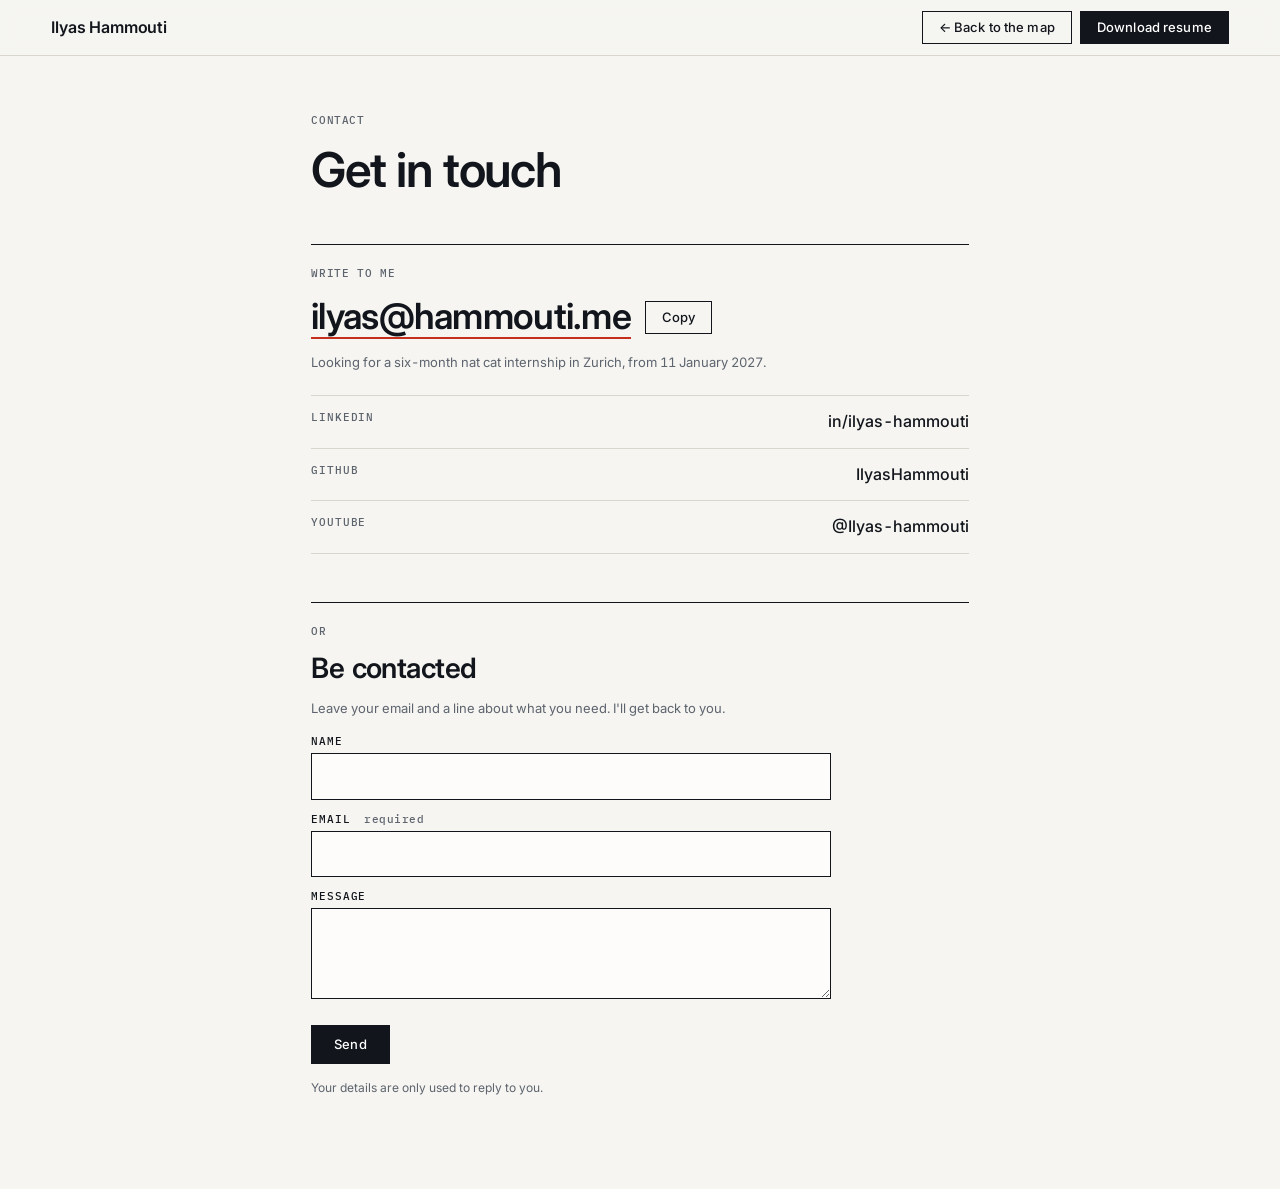
==== contact.html @ a39e5398 "feat: contact page and compact mobile layout - Contact me opens contact.html: email first, then Link" ====
<!DOCTYPE html>
<html lang="en">
<head>
  <meta charset="UTF-8" />
  <meta name="viewport" content="width=device-width, initial-scale=1, viewport-fit=cover" />
  <title>Contact — Ilyas Hammouti</title>
  <meta name="description" content="Contact Ilyas Hammouti: email, LinkedIn, GitHub, YouTube, or leave your details to be contacted." />
  <link rel="icon" href="data:image/svg+xml,%3Csvg xmlns='http://www.w3.org/2000/svg' viewBox='0 0 32 32'%3E%3Ccircle cx='16' cy='16' r='9' fill='%23c4301c'/%3E%3C/svg%3E" />
  <link rel="preconnect" href="https://fonts.googleapis.com" />
  <link rel="preconnect" href="https://fonts.gstatic.com" crossorigin />
  <link href="https://fonts.googleapis.com/css2?family=IBM+Plex+Mono:wght@400;500&family=Inter:wght@400;500;600&display=swap" rel="stylesheet" />
  <link rel="stylesheet" href="css/style.css" />
</head>
<body>
  <header class="bar">
    <a class="brand" href="index.html">Ilyas Hammouti</a>
    <nav class="bar-actions" aria-label="Primary">
      <a class="btn btn-ghost" id="back" href="index.html">← <span class="long">Back to the </span>map</a>
      <a class="btn btn-solid" href="assets/Ilyas_Hammouti_Resume.pdf" download><span class="long">Download resume</span><span class="short">Resume</span></a>
    </nav>
  </header>

  <main class="page contact-page">
    <p class="eyebrow">Contact</p>
    <h1>Get in touch</h1>

    <!-- 1 · Reach me directly: the lowest-friction path comes first -->
    <section class="contact-direct" aria-labelledby="direct-title">
      <h2 id="direct-title" class="sr-only">Reach me directly</h2>
      <p class="eyebrow">Write to me</p>
      <div class="mail-row">
        <a class="big-mail" id="mail" href="mailto:ilyas@hammouti.me">ilyas@hammouti.me</a>
        <button type="button" class="btn btn-ghost" id="copy" aria-label="Copy my email address">Copy</button>
      </div>
      <p class="note">Looking for a six-month nat cat internship in Zurich, from 11 January 2027.</p>

      <ul class="contact-list">
        <li><a href="https://www.linkedin.com/in/ilyas-hammouti/" target="_blank" rel="noopener"><span class="k">LinkedIn</span><span class="v">in/ilyas-hammouti</span></a></li>
        <li><a href="https://github.com/IlyasHammouti" target="_blank" rel="noopener"><span class="k">GitHub</span><span class="v">IlyasHammouti</span></a></li>
        <li><a href="https://youtube.com/@Ilyas-hammouti" target="_blank" rel="noopener"><span class="k">YouTube</span><span class="v">@Ilyas-hammouti</span></a></li>
      </ul>
    </section>

    <!-- 2 · Or leave details and I get back to you -->
    <section class="contact-form" aria-labelledby="form-title">
      <p class="eyebrow">Or</p>
      <h2 id="form-title">Be contacted</h2>
      <p class="note">Leave your email and a line about what you need. I'll get back to you.</p>

      <!-- To receive these by email: create a free access key at web3forms.com (sent to ilyas@hammouti.me),
           paste it in data-key. Until then the form opens your mail app with the message prefilled. -->
      <form id="contact-form" novalidate data-endpoint="https://api.web3forms.com/submit" data-key="">
        <label for="f-name">Name</label>
        <input id="f-name" name="name" type="text" autocomplete="name" maxlength="80" />

        <label for="f-email">Email <span class="req">required</span></label>
        <input id="f-email" name="email" type="email" autocomplete="email" maxlength="120" required />

        <label for="f-message">Message</label>
        <textarea id="f-message" name="message" rows="3" maxlength="600"></textarea>

        <input type="checkbox" name="botcheck" tabindex="-1" autocomplete="off" class="hp" aria-hidden="true" />

        <div class="form-actions">
          <button type="submit" class="btn btn-solid" id="send">Send</button>
          <p id="status" class="status" role="status" aria-live="polite"></p>
        </div>
        <p class="note small">Your details are only used to reply to you.</p>
      </form>
    </section>
  </main>

  <script src="js/contact.js"></script>
</body>
</html>
---- css/style.css ----
/* Swiss / International direction: hairlines, square corners, strict type scale,
   one accent (signal red) reserved for "where I am on the map". */

:root {
  --paper: #f6f5f1;
  --card: #fdfcfa;
  --ink: #12161c;
  --muted: #5d646e;
  --rule: #d9d6ce;
  --accent: #c4301c;

  --font-sans: "Inter", system-ui, -apple-system, "Segoe UI", sans-serif;
  --font-mono: "IBM Plex Mono", ui-monospace, "SFMono-Regular", Menlo, monospace;

  --bar-h: 56px;
  --inset-reserve: 260px;   /* space taken at the bottom right by the locator map */
  --gutter: clamp(16px, 4vw, 64px);
  --card-w: 440px;
  --ease: cubic-bezier(0.16, 1, 0.3, 1);
}

*, *::before, *::after { box-sizing: border-box; }
html { scroll-behavior: smooth; }
body {
  margin: 0;
  background: var(--paper);
  color: var(--ink);
  font: 400 1rem/1.6 var(--font-sans);
  font-feature-settings: "tnum" 1, "ss01" 1;
  -webkit-font-smoothing: antialiased;
}
a { color: inherit; text-decoration-color: var(--accent); text-underline-offset: 3px; }
a:focus-visible, button:focus-visible { outline: 2px solid var(--accent); outline-offset: 3px; }
.skip { position: absolute; left: -999px; top: 8px; background: var(--ink); color: #fff; padding: 8px 12px; z-index: 300; }
.skip:focus { left: 8px; }

/* Header */
.bar {
  position: fixed; inset: 0 0 auto 0; z-index: 100;
  height: var(--bar-h);
  display: flex; align-items: center; justify-content: space-between;
  padding: 0 var(--gutter);
  background: rgba(246, 245, 241, 0.9);
  backdrop-filter: blur(8px);
  border-bottom: 1px solid var(--rule);
}
.brand { white-space: nowrap; font-weight: 600; letter-spacing: -0.01em; text-decoration: none; }
.bar-actions { display: flex; gap: 8px; }

.nav-link {
  margin-right: 8px; padding: 9px 4px;
  font: 500 0.8125rem/1 var(--font-sans); color: var(--ink); text-decoration: none;
  border-bottom: 1px solid transparent; transition: border-color 0.2s var(--ease);
}
.nav-link:hover, .nav-link:focus-visible { border-bottom-color: var(--accent); }

/* Buttons */
.btn {
  white-space: nowrap;
  display: inline-block;
  padding: 9px 16px;
  font: 500 0.8125rem/1 var(--font-sans);
  letter-spacing: 0.01em;
  text-decoration: none;
  border: 1px solid var(--ink);
  transition: background 0.2s var(--ease), color 0.2s var(--ease), transform 0.2s var(--ease);
}
.btn-solid { background: var(--ink); color: #fff; }
.btn-solid:hover { background: var(--accent); border-color: var(--accent); }
.btn-ghost { background: transparent; color: var(--ink); }
.btn-ghost:hover { background: var(--ink); color: #fff; }

/* Night sky behind the globe (stars drawn by js/stars.js) */
#stars {
  position: fixed; inset: 0; z-index: 0; width: 100%; height: 100%;
  background: radial-gradient(ellipse at 50% 38%, #12295c 0%, #0a1838 42%, #050c22 78%, #02050f 100%);
}

/* Map: transparent so the sky shows around the globe */
#map { position: fixed; inset: 0; z-index: 1; background: transparent; }
.maplibregl-ctrl-attrib { font-size: 10px; }

/* Story */
#story { position: relative; z-index: 10; pointer-events: none; }
.step {
  min-height: 100vh;
  display: flex; align-items: center;
  padding: calc(var(--bar-h) + 24px) var(--gutter) 48px;
}
.card {
  pointer-events: auto;
  width: min(var(--card-w), 100%);
  background: var(--card);
  border: 1px solid var(--ink);
  padding: 28px 28px 26px;
  position: relative;
  opacity: 0.35;
  transform: translateY(12px);
  transition: opacity 0.6s var(--ease), transform 0.6s var(--ease);
}
.card-wide { --card-w: 520px; }
.step.is-active .card { opacity: 1; transform: none; }

/* Chapter number, set in the margin of the card */
.step[data-n]::before { content: none; }
.card::before {
  content: attr(data-n);
  position: absolute; top: -1px; right: -1px;
  font: 500 0.6875rem/1 var(--font-mono);
  background: var(--ink); color: #fff;
  padding: 6px 8px;
}

.logo { display: block; height: var(--h, 32px); width: auto; max-width: 78%; margin: 0 0 18px; object-fit: contain; object-position: left center; }

.eyebrow {
  margin: 0 0 14px;
  font: 500 0.6875rem/1.5 var(--font-mono);
  letter-spacing: 0.06em;
  text-transform: uppercase;
  color: var(--muted);
  padding-right: 36px;
}
h1, h2 { margin: 0 0 12px; font-weight: 600; letter-spacing: -0.02em; line-height: 1.12; }
h1 { font-size: clamp(2.5rem, 6vw, 3.75rem); letter-spacing: -0.035em; }
h2 { font-size: clamp(1.4rem, 2.4vw, 1.75rem); }
.card p { margin: 0 0 12px; }
.lead { font-size: 1.0625rem; line-height: 1.55; }
.note { font-size: 0.8125rem; color: var(--muted); }
.formula { font: 500 0.9375rem/1.4 var(--font-mono); padding: 10px 12px; margin: 4px 0 14px !important; background: var(--paper); border-left: 3px solid var(--accent); }
.hint { margin: 18px 0 0 !important; font: 500 0.6875rem/1 var(--font-mono); letter-spacing: 0.06em; text-transform: uppercase; color: var(--muted); }
.cta { display: flex; flex-wrap: wrap; gap: 8px; margin-top: 18px; }

.links { list-style: none; margin: 14px 0 0; padding: 12px 0 0; border-top: 1px solid var(--rule); font-size: 0.875rem; }
.links li + li { margin-top: 6px; }
.links.inline { display: flex; flex-wrap: wrap; gap: 4px 18px; }
.links.inline li + li { margin-top: 0; }
.plain { margin: 6px 0 0; padding: 0; list-style: none; }
.plain li { padding: 10px 0; border-top: 1px solid var(--rule); font-size: 0.9375rem; }
.plain li:first-child { border-top: 0; padding-top: 0; }

/* Quotes */
.quote { margin: 4px 0 12px; font-size: 1.1875rem; line-height: 1.45; font-weight: 500; letter-spacing: -0.01em; padding-left: 16px; border-left: 3px solid var(--accent); }
.quote-end { font-weight: 600; }
.byline { font-size: 0.8125rem; color: var(--muted); margin: 14px 0 16px !important; }
.pull { margin: 16px 0 0; padding: 12px 14px; font-size: 0.875rem; line-height: 1.5; background: var(--paper); border-left: 3px solid var(--accent); }
.pull cite { display: block; margin-top: 6px; font: 500 0.6875rem/1 var(--font-mono); letter-spacing: 0.06em; text-transform: uppercase; color: var(--muted); font-style: normal; }

/* Lite YouTube embed: the iframe replaces the launcher button (never nested in it) */
.video {
  position: relative; display: block; width: 100%;
  aspect-ratio: 16 / 9; margin: 14px 0 0;
  border: 1px solid var(--ink); background: #000; overflow: hidden;
}
.video .launch {
  position: absolute; inset: 0; width: 100%; height: 100%; padding: 0; border: 0;
  background: #000 center / cover no-repeat; cursor: pointer;
}
.video .launch::after {
  content: ""; position: absolute; inset: 0; pointer-events: none;
  background: linear-gradient(to top, rgba(0,0,0,0.55), transparent 55%);
}
.video .play {
  position: absolute; left: 12px; bottom: 12px; z-index: 1;
  width: 0; height: 0;
  border-left: 14px solid #fff; border-top: 9px solid transparent; border-bottom: 9px solid transparent;
  filter: drop-shadow(0 1px 2px rgba(0,0,0,0.5));
}
.video .cap { position: absolute; left: 38px; right: 12px; bottom: 9px; z-index: 1; color: #fff; font: 500 0.75rem/1.3 var(--font-sans); text-align: left; }
.video .launch:hover .play { border-left-color: var(--accent); }
.video .vt { display: none; }
.hint-mobile { display: none; }
.video iframe { position: absolute; inset: 0; z-index: 2; width: 100%; height: 100%; border: 0; }

/* Scroll reminder: appears after 2 s of stillness at the top of the page */
.scrollhint {
  position: fixed; left: 50%; bottom: 64px; z-index: 45;
  display: flex; flex-direction: column; align-items: center; gap: 8px;
  padding: 10px 18px 12px; cursor: pointer;
  background: rgba(5, 12, 34, 0.82); border: 1px solid rgba(255, 255, 255, 0.28);
  color: #fff; font: 500 0.6875rem/1 var(--font-mono); letter-spacing: 0.14em; text-transform: uppercase;
  opacity: 0; transform: translate(-50%, 8px); pointer-events: none;
  transition: opacity 0.6s var(--ease), transform 0.6s var(--ease);
}
.scrollhint.is-visible { opacity: 1; transform: translate(-50%, 0); pointer-events: auto; }
.scrollhint i {
  width: 12px; height: 12px;
  border-right: 2px solid currentColor; border-bottom: 2px solid currentColor;
  transform: rotate(45deg); animation: nudge 1.6s var(--ease) infinite;
}
@keyframes nudge { 0%, 100% { transform: translateY(0) rotate(45deg); } 50% { transform: translateY(7px) rotate(45deg); } }

/* Locator map (bottom right): where the current chapter is */
.inset {
  position: fixed; right: 16px; bottom: 44px; width: 330px; height: 186px; z-index: 40;
  border: 1px solid var(--ink); background: var(--paper);
  box-shadow: 0 8px 28px rgba(0, 0, 0, 0.28);
  opacity: 0; transform: translateY(10px); pointer-events: none;
  transition: opacity 0.5s var(--ease), transform 0.5s var(--ease);
}
.inset.is-visible { opacity: 1; transform: none; }
.inset::after {
  content: "Location"; position: absolute; left: -1px; top: -1px;
  padding: 4px 8px; background: var(--ink); color: #fff;
  font: 500 0.625rem/1 var(--font-mono); letter-spacing: 0.08em; text-transform: uppercase;
}
.inset .maplibregl-canvas { outline: none; }
.inset-pin { width: 11px; height: 11px; border-radius: 50%; background: var(--accent); border: 2px solid #fff; box-shadow: 0 0 0 1px var(--ink); }

/* Chapter rail: every chapter labelled "year · place"; the current one opaque, the others translucent */
.rail {
  position: fixed; right: 18px;
  top: calc(var(--bar-h) + (100vh - var(--bar-h) - var(--inset-reserve)) / 2); transform: translateY(-50%);
  z-index: 50; display: flex; flex-direction: column; align-items: flex-end; gap: 5px;
  padding: 6px 0 6px 14px; cursor: grab; touch-action: none; user-select: none; -webkit-user-select: none;
}
.rail.is-scrubbing { cursor: grabbing; }
.rail button {
  display: flex; align-items: center; gap: 8px; padding: 0; border: 0; background: none;
  cursor: pointer; opacity: 0.4;
  transition: opacity 0.3s var(--ease);
}
.rail button:hover, .rail button:focus-visible { opacity: 0.85; }
.rail button.is-active { opacity: 1; }
.rail .lbl {
  padding: 3px 7px; white-space: nowrap;
  font: 500 0.6875rem/1.2 var(--font-mono); letter-spacing: 0.04em;
  background: rgba(246, 245, 241, 0.94); color: var(--ink);
  border: 1px solid var(--rule);
}
.rail button.is-active .lbl { background: var(--ink); color: #fff; border-color: var(--ink); }
.rail .dot {
  width: 9px; height: 9px; border-radius: 50%; flex: none;
  background: rgba(246, 245, 241, 0.94); border: 1px solid var(--ink);
  transition: background 0.3s var(--ease), transform 0.3s var(--ease);
}
.rail button.is-active .dot { background: var(--accent); border-color: var(--accent); transform: scale(1.3); }
@media (max-width: 1199px) {
  .rail button:not(.is-active) .lbl { display: none; }   /* narrow desktop: only the current label */
}
@media (max-height: 640px) { .rail { gap: 3px; } .rail .lbl { padding: 2px 6px; } }

/* Map markers */
.pin { width: 12px; height: 12px; border-radius: 50%; background: var(--ink); border: 2px solid var(--paper); }
.pin.is-current { background: var(--accent); }
.pin.is-current::after {
  content: ""; position: absolute; inset: -9px; border-radius: 50%;
  border: 1px solid var(--accent); animation: ping 2.2s var(--ease) infinite;
}
.pin:not(.is-current) .pin-label { display: none; }
.pin-label {
  position: absolute; left: 16px; top: -3px; white-space: nowrap;
  font: 500 0.6875rem/1 var(--font-mono); letter-spacing: 0.04em;
  background: var(--paper); border: 1px solid var(--ink); padding: 4px 6px;
}
@keyframes ping { 0% { transform: scale(0.6); opacity: 1; } 100% { transform: scale(1.5); opacity: 0; } }

.foot { position: relative; z-index: 10; padding: 28px var(--gutter); font: 400 0.75rem/1.4 var(--font-mono); color: var(--muted); background: var(--paper); border-top: 1px solid var(--rule); }

.sr-only { position: absolute; width: 1px; height: 1px; margin: -1px; overflow: hidden; clip: rect(0 0 0 0); white-space: nowrap; }
.short { display: none; }
.alt { display: none; }

/* Contact page */
.contact-page h1 { margin-bottom: 8px; }
.contact-direct { margin-top: 28px; padding-top: 20px; border-top: 1px solid var(--ink); }
.mail-row { display: flex; flex-wrap: wrap; align-items: center; gap: 14px; margin: 4px 0 10px; }
.big-mail {
  font: 600 clamp(1.45rem, 5.2vw, 2.25rem)/1.15 var(--font-sans); letter-spacing: -0.02em;
  color: var(--ink); text-decoration: none; border-bottom: 2px solid var(--accent); overflow-wrap: anywhere;
}
.big-mail:hover { color: var(--accent); }
.contact-list { list-style: none; margin: 22px 0 0; padding: 0; border-top: 1px solid var(--rule); }
.contact-list a {
  display: flex; justify-content: space-between; gap: 16px; padding: 13px 0; text-decoration: none;
  border-bottom: 1px solid var(--rule); transition: padding 0.2s var(--ease);
}
.contact-list a:hover { padding-left: 8px; }
.contact-list .k { font: 500 0.6875rem/1.6 var(--font-mono); letter-spacing: 0.08em; text-transform: uppercase; color: var(--muted); }
.contact-list .v { font-weight: 500; overflow-wrap: anywhere; text-align: right; }

.contact-form { margin-top: 44px; padding-top: 20px; border-top: 1px solid var(--rule); }
.contact-form form { margin-top: 18px; max-width: 520px; }
.contact-form label { display: block; margin: 14px 0 6px; font: 500 0.6875rem/1 var(--font-mono); letter-spacing: 0.08em; text-transform: uppercase; }
.contact-form .req { color: var(--muted); letter-spacing: 0.04em; text-transform: none; margin-left: 6px; }
.contact-form input[type="text"], .contact-form input[type="email"], .contact-form textarea {
  width: 100%; padding: 11px 12px; font: 400 1rem/1.4 var(--font-sans); color: var(--ink);
  background: var(--card); border: 1px solid var(--ink); border-radius: 0; resize: vertical;
}
.contact-form input:focus-visible, .contact-form textarea:focus-visible { outline: 2px solid var(--accent); outline-offset: 2px; }
.contact-form .hp { position: absolute; left: -9999px; width: 1px; height: 1px; opacity: 0; }
.form-actions { display: flex; flex-wrap: wrap; align-items: center; gap: 14px; margin-top: 18px; }
.form-actions .btn { padding: 12px 22px; cursor: pointer; }
.status { margin: 0; font-size: 0.875rem; }
.status[data-kind="error"] { color: var(--accent); }
.note.small { margin-top: 14px; font-size: 0.75rem; }

/* Portfolio page */
.page { max-width: 760px; margin: 0 auto; padding: calc(var(--bar-h) + 56px) var(--gutter) 80px; }
.page h1 { font-size: clamp(2rem, 5vw, 3rem); }
.page section { margin-top: 48px; padding-top: 20px; border-top: 1px solid var(--ink); }
.page section h2 { margin-bottom: 8px; }
.page .eyebrow { padding-right: 0; }

@media (max-width: 1199px) { .card-wide { --card-w: 440px; } }

/* Mobile (up to 899px): the chapters are a horizontal strip of cards along the bottom, one card in
   the middle with its neighbours peeking in from both sides; the map fills the rest of the screen.
   Swiping the strip changes chapter, a fast swipe can skip several. The page itself does not scroll.
   Type is kept small so a card fits without scrolling; a few long ones may scroll vertically, never sideways. */
@media (max-width: 899px) {
  :root { --m-card: min(84vw, 440px); }
  html.story-page, html.story-page body { height: 100%; overflow: hidden; overscroll-behavior: none; }
  .rail, .inset, .scrollhint, .foot { display: none; }
  .hint-desktop { display: none; }
  .hint-mobile { display: inline; }
  .long { display: none; }
  .short { display: inline; }

  /* header: brand, Portfolio, Contact, Resume */
  .bar { padding: 0 14px; }
  .bar-actions { gap: 4px; align-items: center; }
  .bar-actions .btn { padding: 8px 10px; font-size: 0.75rem; }
  .nav-link { margin-right: 0; padding: 8px 6px; font-size: 0.75rem; }
  .btn-contact { border-color: transparent; background: none; padding: 8px 6px; }
  .brand { font-size: 0.9375rem; }

  /* sources: top right, under the header, folded to the "i" button */
  .maplibregl-ctrl-top-right { top: calc(var(--bar-h) + 4px); right: 2px; }
  .maplibregl-ctrl-attrib.maplibregl-compact-show { max-width: 78vw; }

  #story {
    position: fixed; left: 0; right: 0; bottom: 0; z-index: 10;
    display: flex; align-items: flex-end;
    overflow-x: auto; overflow-y: hidden;
    scroll-snap-type: x mandatory; overscroll-behavior-x: contain;
    -webkit-overflow-scrolling: touch; scrollbar-width: none;
    padding: 0 calc((100vw - var(--m-card)) / 2) calc(12px + env(safe-area-inset-bottom, 0px));
    pointer-events: auto;
  }
  #story::-webkit-scrollbar { display: none; }
  .step { flex: 0 0 var(--m-card); min-height: 0; padding: 0 6px; align-items: flex-end; scroll-snap-align: center; }

  .card, .card-wide {
    --card-w: 100%; width: 100%; min-width: 0;
    max-height: 54vh; max-height: min(54dvh, 480px);
    overflow-x: hidden; overflow-y: auto; overflow-wrap: anywhere;
    padding: 14px 16px 14px;
    opacity: 0.55; transform: scale(0.96); transform-origin: bottom center;
    scrollbar-width: thin; scrollbar-color: var(--rule) transparent;
  }
  .step.tall .card { max-height: 62vh; max-height: min(62dvh, 520px); }   /* the few denser cards get more room */
  .step.is-active .card { opacity: 1; transform: none; }
  .card::before { padding: 5px 7px; font-size: 0.625rem; }

  /* small type */
  .eyebrow { margin-bottom: 8px; padding-right: 28px; font-size: 0.625rem; line-height: 1.4; letter-spacing: 0.02em; }
  .eyebrow .org, .eyebrow .opt, .note.todo { display: none; }
  .eyebrow .alt { display: inline; }                 /* the logo already names the institution */
  .card h1 { margin-bottom: 8px; font-size: clamp(1.7rem, 8vw, 2.1rem); }
  .card h2 { margin-bottom: 8px; font-size: 1.0625rem; line-height: 1.2; }
  .card p { margin-bottom: 8px; font-size: 0.8125rem; line-height: 1.5; }
  .card .lead { font-size: 0.875rem; }
  .note { font-size: 0.6875rem; }
  .hint { margin-top: 12px !important; font-size: 0.625rem; line-height: 1.4; }
  .logo { height: calc(var(--h, 32px) * 0.72); margin-bottom: 10px; }
  .formula { margin: 2px 0 10px !important; padding: 7px 9px; font-size: 0.6875rem; overflow-wrap: anywhere; }
  .links { margin-top: 8px; padding-top: 8px; font-size: 0.75rem; }
  .links li + li { margin-top: 4px; }
  .plain li { padding: 7px 0; font-size: 0.8125rem; }
  .cta { gap: 6px; margin-top: 10px; }
  .card .btn { padding: 8px 12px; font-size: 0.75rem; }
  .quote { margin-bottom: 8px; padding-left: 12px; font-size: 0.9375rem; line-height: 1.4; }
  .quote-end { font-size: 0.8125rem; }
  .byline { margin: 8px 0 10px !important; font-size: 0.6875rem; }
  .pull { margin-top: 10px; padding: 8px 10px; font-size: 0.75rem; }
  .pull cite { font-size: 0.5625rem; }
  .pin-label-left { left: auto; right: 16px; }   /* keeps labels near the right edge on screen */

  /* Videos: a small thumbnail beside the title; tapping opens the player in place */
  .video {
    display: flex; align-items: center; gap: 10px; aspect-ratio: auto;
    margin-top: 8px; padding: 5px; background: var(--paper); cursor: pointer;
  }
  .video .launch { position: relative; inset: auto; flex: 0 0 80px; width: 80px; height: auto; aspect-ratio: 16 / 9; }
  .video .cap { display: none; }
  .video .play { left: 6px; bottom: 6px; border-left-width: 8px; border-top-width: 5px; border-bottom-width: 5px; }
  .video .vt { display: block; flex: 1; font: 500 0.75rem/1.3 var(--font-sans); }
  .video.is-playing { display: block; padding: 0; aspect-ratio: 16 / 9; background: #000; }

  /* contact page */
  .page { padding-top: calc(var(--bar-h) + 28px); }
  .contact-list a { padding: 11px 0; }
}

@media (prefers-reduced-motion: reduce) {
  html { scroll-behavior: auto; }
  .card { transition: none; opacity: 1; transform: none; }
  .pin.is-current::after { animation: none; }
  .scrollhint i { animation: none; }
}
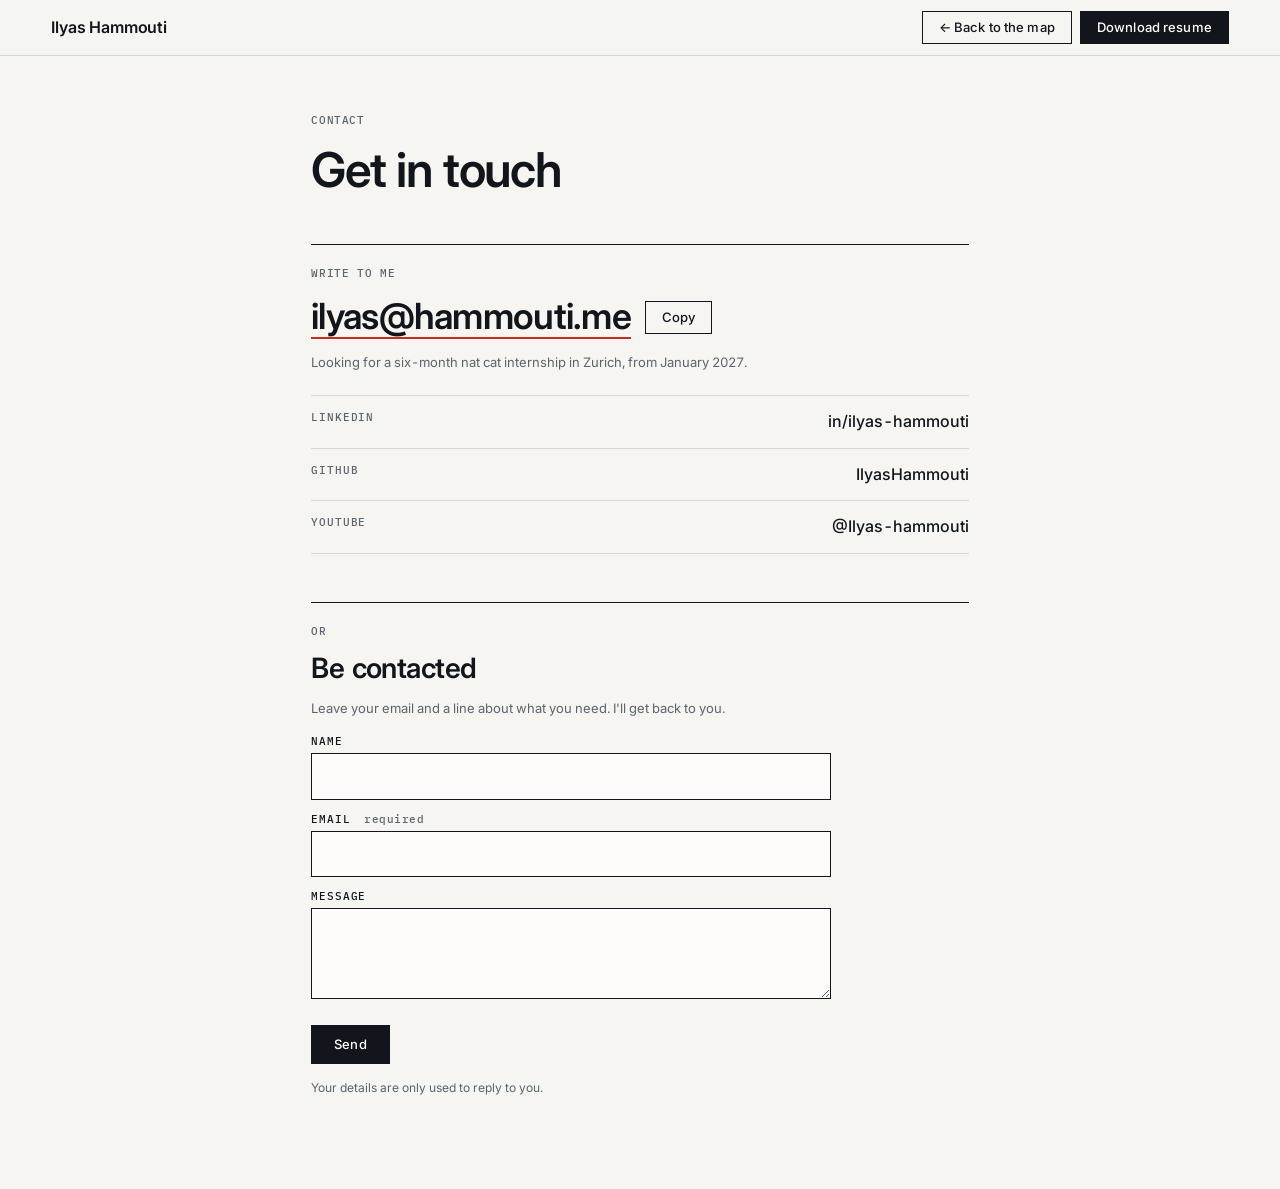
==== commit 74e66159: "content: availability from January 2027, no day Co-Authored-By: Claude Opus 5.5 <noreply@anthropic.c" ====
--- a/contact.html
+++ b/contact.html
@@ -32,7 +32,7 @@
         <a class="big-mail" id="mail" href="mailto:ilyas@hammouti.me">ilyas@hammouti.me</a>
         <button type="button" class="btn btn-ghost" id="copy" aria-label="Copy my email address">Copy</button>
       </div>
-      <p class="note">Looking for a six-month nat cat internship in Zurich, from 11 January 2027.</p>
+      <p class="note">Looking for a six-month nat cat internship in Zurich, from January 2027.</p>
 
       <ul class="contact-list">
         <li><a href="https://www.linkedin.com/in/ilyas-hammouti/" target="_blank" rel="noopener"><span class="k">LinkedIn</span><span class="v">in/ilyas-hammouti</span></a></li>
--- a/css/style.css
+++ b/css/style.css
@@ -78,10 +78,18 @@
 
 /* Map: transparent so the sky shows around the globe */
 #map { position: fixed; inset: 0; z-index: 1; background: transparent; }
+/* Still frame of the map, held while the relief is switched on or off underneath (js/app.js) */
+.still { position: fixed; inset: 0; z-index: 2; width: 100%; height: 100%; pointer-events: none; opacity: 0; }
 .maplibregl-ctrl-attrib { font-size: 10px; }
 
 /* Story */
 #story { position: relative; z-index: 10; pointer-events: none; }
+/* Desktop: each card has a resting place, centred in the window. When scrolling stops near it, the browser
+   eases the card there itself (scroll snapping runs off the main thread, so it stays smooth during flights). */
+@media (min-width: 900px) {
+  html.story-page { scroll-snap-type: y proximity; }
+  html.story-page .card { scroll-snap-align: center; }
+}
 .step {
   min-height: 100vh;
   display: flex; align-items: center;
@@ -204,8 +212,7 @@
   padding: 4px 8px; background: var(--ink); color: #fff;
   font: 500 0.625rem/1 var(--font-mono); letter-spacing: 0.08em; text-transform: uppercase;
 }
-.inset .maplibregl-canvas { outline: none; }
-.inset-pin { width: 11px; height: 11px; border-radius: 50%; background: var(--accent); border: 2px solid #fff; box-shadow: 0 0 0 1px var(--ink); }
+.inset canvas { display: block; }
 
 /* Chapter rail: every chapter labelled "year · place"; the current one opaque, the others translucent */
 .rail {
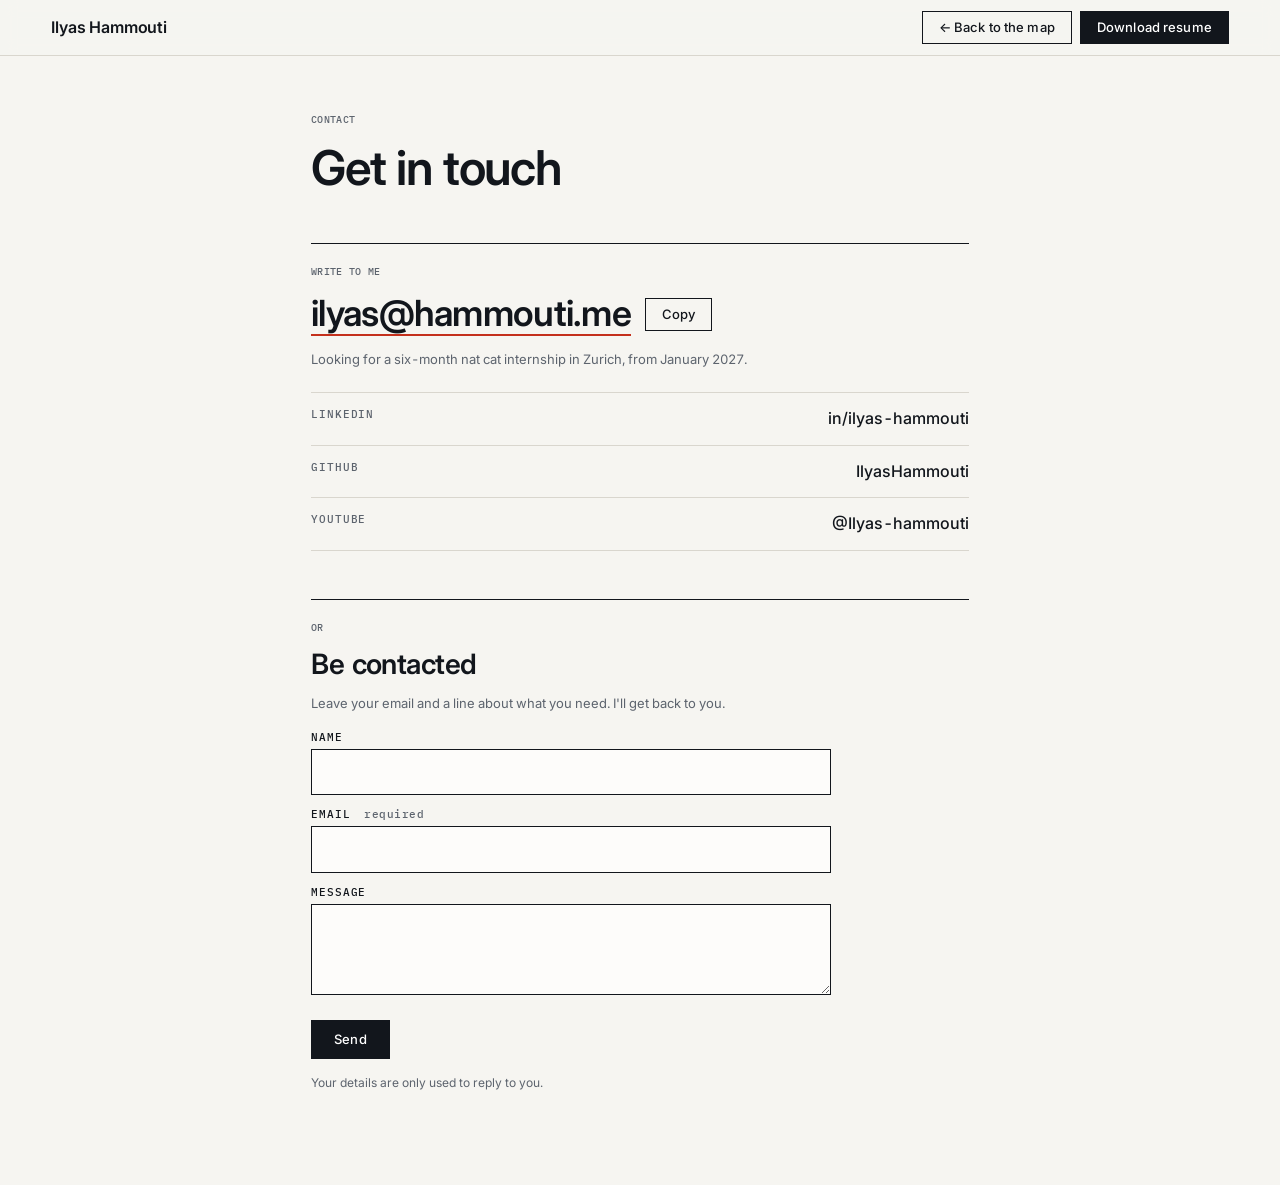
==== commit 8698c556: "feat: full-size dot favicon and Umami analytics with click events - favicon: dot fills the whole til" ====
--- a/contact.html
+++ b/contact.html
@@ -5,11 +5,14 @@
   <meta name="viewport" content="width=device-width, initial-scale=1, viewport-fit=cover" />
   <title>Contact — Ilyas Hammouti</title>
   <meta name="description" content="Contact Ilyas Hammouti: email, LinkedIn, GitHub, YouTube, or leave your details to be contacted." />
-  <link rel="icon" href="data:image/svg+xml,%3Csvg xmlns='http://www.w3.org/2000/svg' viewBox='0 0 32 32'%3E%3Ccircle cx='16' cy='16' r='9' fill='%23c4301c'/%3E%3C/svg%3E" />
+  <link rel="icon" href="favicon.svg" type="image/svg+xml" />
+  <link rel="icon" href="favicon.ico" sizes="48x48" />
+  <link rel="apple-touch-icon" href="apple-touch-icon.png" />
   <link rel="preconnect" href="https://fonts.googleapis.com" />
   <link rel="preconnect" href="https://fonts.gstatic.com" crossorigin />
   <link href="https://fonts.googleapis.com/css2?family=IBM+Plex+Mono:wght@400;500&family=Inter:wght@400;500;600&display=swap" rel="stylesheet" />
   <link rel="stylesheet" href="css/style.css" />
+  <script defer src="https://cloud.umami.is/script.js" data-website-id="f7f798c8-aeef-4a5b-8472-352a66ffc6b3" data-domains="ilyas.hammouti.me" data-exclude-hash="true"></script>
 </head>
 <body>
   <header class="bar">
@@ -70,6 +73,7 @@
     </section>
   </main>
 
+  <script src="js/track.js"></script>
   <script src="js/contact.js"></script>
 </body>
 </html>
--- a/css/style.css
+++ b/css/style.css
@@ -123,11 +123,12 @@
 
 .eyebrow {
   margin: 0 0 14px;
-  font: 500 0.6875rem/1.5 var(--font-mono);
-  letter-spacing: 0.06em;
+  font: 500 0.625rem/1.5 var(--font-mono);
+  letter-spacing: 0.03em;
   text-transform: uppercase;
   color: var(--muted);
   padding-right: 36px;
+  white-space: nowrap;          /* year, institution and place stay on one line */
 }
 h1, h2 { margin: 0 0 12px; font-weight: 600; letter-spacing: -0.02em; line-height: 1.12; }
 h1 { font-size: clamp(2.5rem, 6vw, 3.75rem); letter-spacing: -0.035em; }
